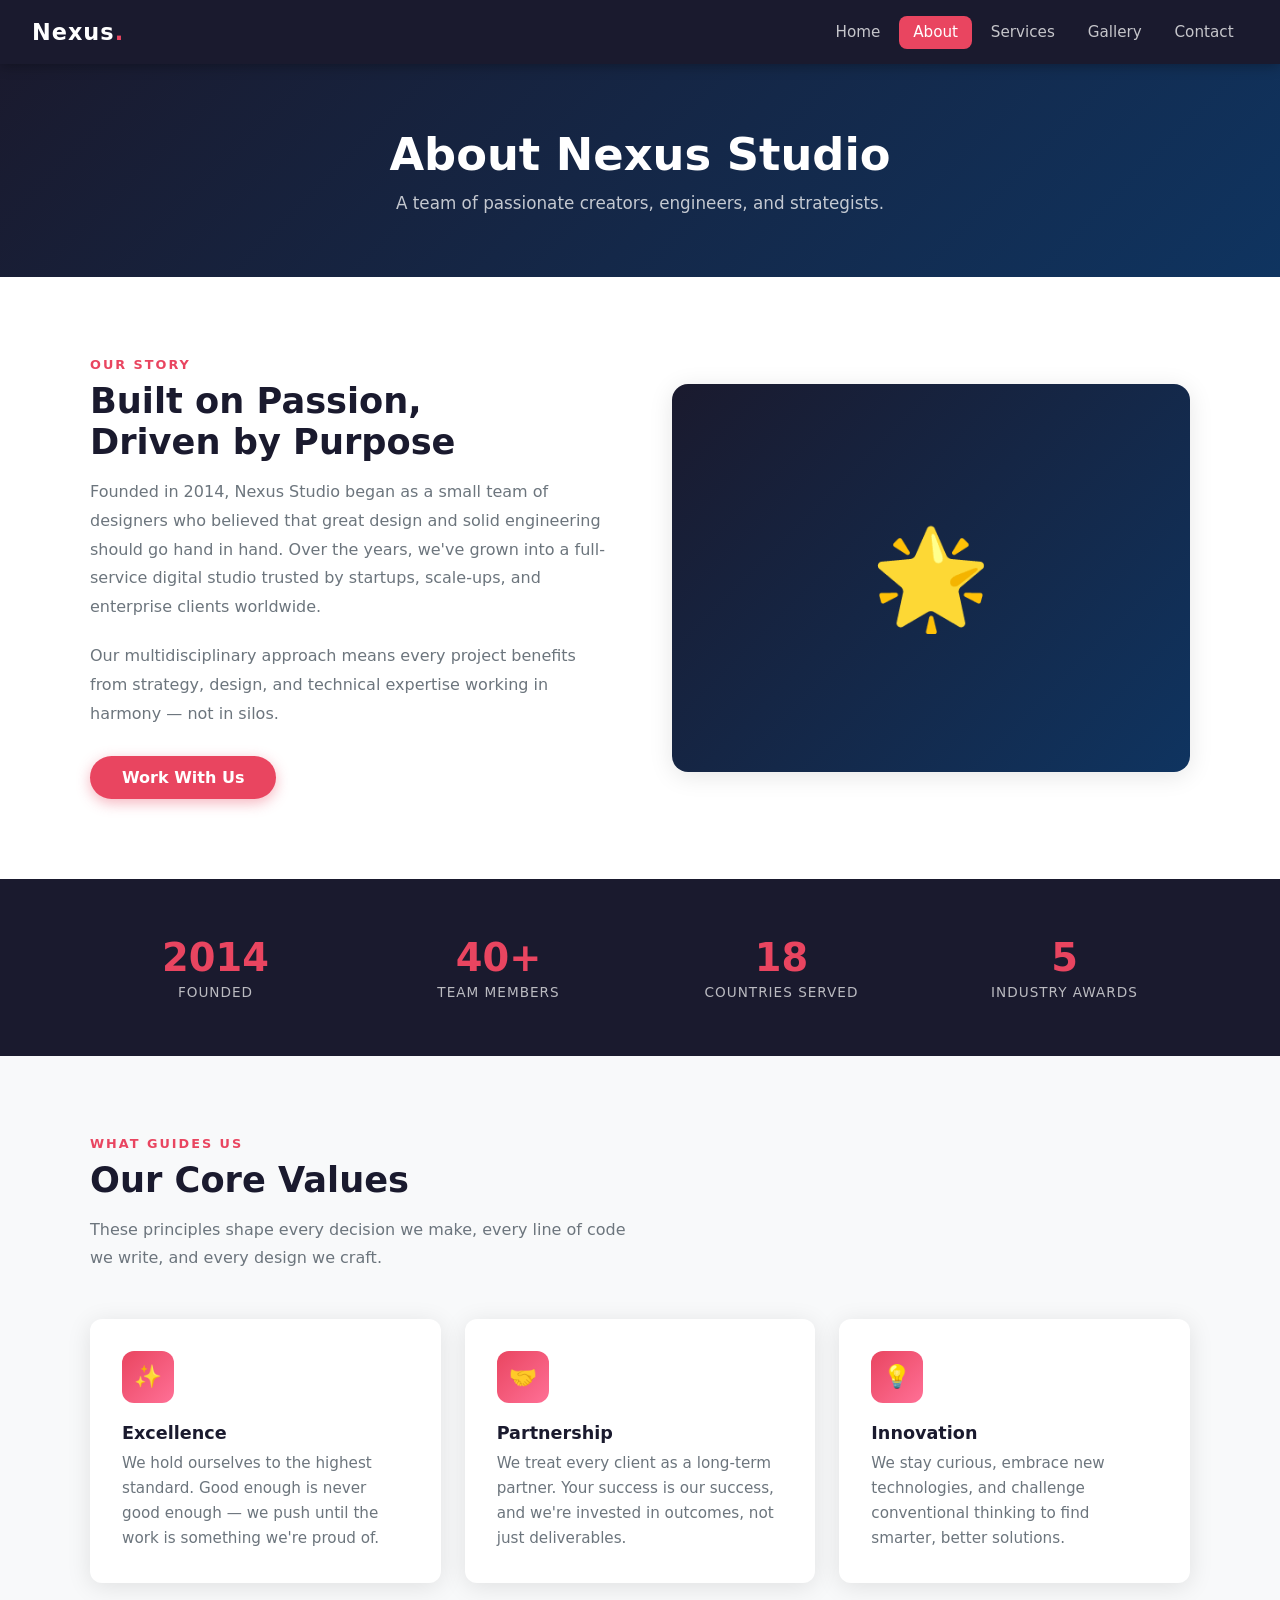
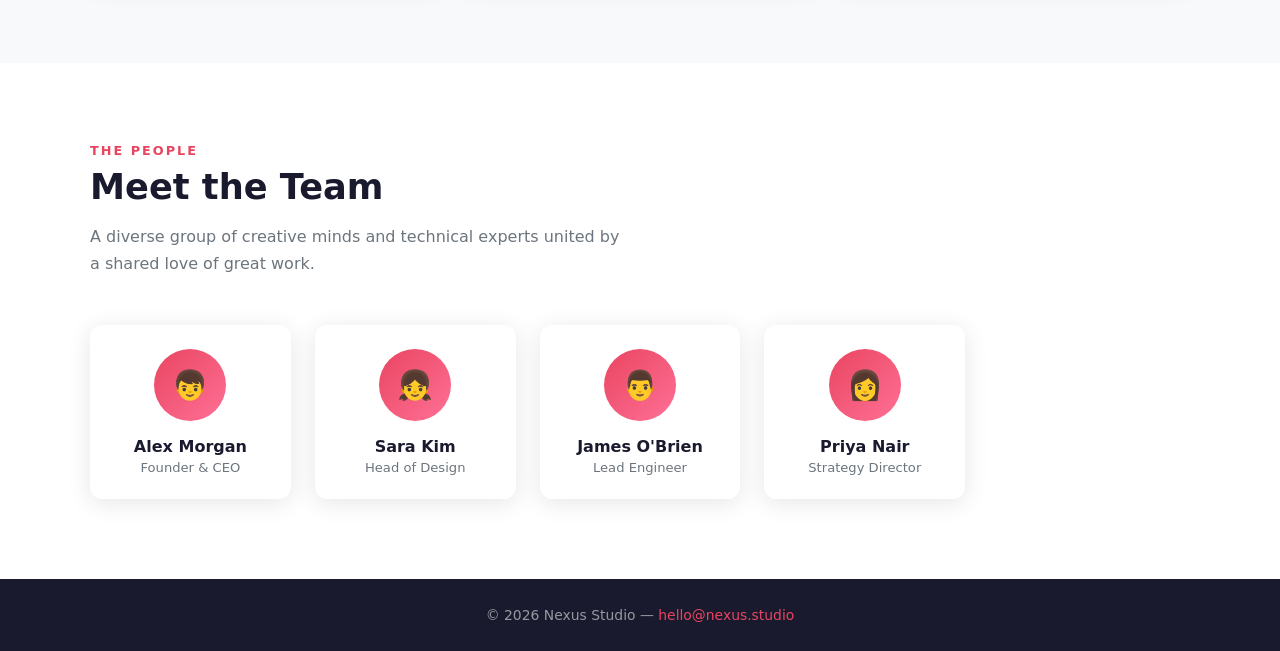
==== about.html @ 25bb8226 "Claude Remote: Create five separate HTML pages: index.html, about.html, ser" ====
<!DOCTYPE html>
<html lang="en">
<head>
  <meta charset="UTF-8">
  <meta name="viewport" content="width=device-width, initial-scale=1.0">
  <title>Nexus Studio &mdash; About</title>
  <link rel="stylesheet" href="styles.css">
</head>
<body>

<nav>
  <a href="index.html" class="logo">Nexus<span>.</span></a>
  <ul>
    <li><a href="index.html">Home</a></li>
    <li><a href="about.html" class="active">About</a></li>
    <li><a href="services.html">Services</a></li>
    <li><a href="gallery.html">Gallery</a></li>
    <li><a href="contact.html">Contact</a></li>
  </ul>
</nav>

<div class="page-header">
  <h1>About Nexus Studio</h1>
  <p>A team of passionate creators, engineers, and strategists.</p>
</div>

<section class="section section-alt">
  <div class="container">
    <div class="about-grid">
      <div>
        <div class="section-label">Our Story</div>
        <h2 class="section-title">Built on Passion,<br>Driven by Purpose</h2>
        <p style="color:#6c757d;line-height:1.8;margin-bottom:1.25rem;">
          Founded in 2014, Nexus Studio began as a small team of designers who believed that great design and solid engineering should go hand in hand. Over the years, we've grown into a full-service digital studio trusted by startups, scale-ups, and enterprise clients worldwide.
        </p>
        <p style="color:#6c757d;line-height:1.8;margin-bottom:1.75rem;">
          Our multidisciplinary approach means every project benefits from strategy, design, and technical expertise working in harmony — not in silos.
        </p>
        <a href="contact.html" class="btn">Work With Us</a>
      </div>
      <div class="about-visual">&#127775;</div>
    </div>
  </div>
</section>

<div class="stats">
  <div class="container">
    <div>
      <div class="stat-num">2014</div>
      <div class="stat-label">Founded</div>
    </div>
    <div>
      <div class="stat-num">40+</div>
      <div class="stat-label">Team Members</div>
    </div>
    <div>
      <div class="stat-num">18</div>
      <div class="stat-label">Countries Served</div>
    </div>
    <div>
      <div class="stat-num">5</div>
      <div class="stat-label">Industry Awards</div>
    </div>
  </div>
</div>

<section class="section">
  <div class="container">
    <div class="section-label">What Guides Us</div>
    <h2 class="section-title">Our Core Values</h2>
    <p class="section-sub">These principles shape every decision we make, every line of code we write, and every design we craft.</p>
    <div class="grid-3">
      <div class="card">
        <div class="card-icon">&#10024;</div>
        <h3>Excellence</h3>
        <p>We hold ourselves to the highest standard. Good enough is never good enough — we push until the work is something we're proud of.</p>
      </div>
      <div class="card">
        <div class="card-icon">&#129309;</div>
        <h3>Partnership</h3>
        <p>We treat every client as a long-term partner. Your success is our success, and we're invested in outcomes, not just deliverables.</p>
      </div>
      <div class="card">
        <div class="card-icon">&#128161;</div>
        <h3>Innovation</h3>
        <p>We stay curious, embrace new technologies, and challenge conventional thinking to find smarter, better solutions.</p>
      </div>
    </div>
  </div>
</section>

<section class="section section-alt">
  <div class="container">
    <div class="section-label">The People</div>
    <h2 class="section-title">Meet the Team</h2>
    <p class="section-sub">A diverse group of creative minds and technical experts united by a shared love of great work.</p>
    <div class="team-grid">
      <div class="team-card">
        <div class="avatar">&#128102;</div>
        <h4>Alex Morgan</h4>
        <p>Founder &amp; CEO</p>
      </div>
      <div class="team-card">
        <div class="avatar">&#128103;</div>
        <h4>Sara Kim</h4>
        <p>Head of Design</p>
      </div>
      <div class="team-card">
        <div class="avatar">&#128104;</div>
        <h4>James O'Brien</h4>
        <p>Lead Engineer</p>
      </div>
      <div class="team-card">
        <div class="avatar">&#128105;</div>
        <h4>Priya Nair</h4>
        <p>Strategy Director</p>
      </div>
    </div>
  </div>
</section>

<footer>
  &copy; 2026 Nexus Studio &mdash; <a href="contact.html">hello@nexus.studio</a>
</footer>

</body>
</html>
---- styles.css ----
*, *::before, *::after { box-sizing: border-box; margin: 0; padding: 0; }

:root {
  --primary: #1a1a2e;
  --accent: #e94560;
  --accent2: #0f3460;
  --light: #f8f9fa;
  --muted: #6c757d;
  --white: #ffffff;
  --radius: 8px;
  --shadow: 0 4px 24px rgba(0,0,0,0.10);
}

body {
  font-family: 'Segoe UI', system-ui, sans-serif;
  background: var(--light);
  color: #222;
  min-height: 100vh;
  display: flex;
  flex-direction: column;
}

/* ── Nav ── */
nav {
  background: var(--primary);
  padding: 0 2rem;
  display: flex;
  align-items: center;
  justify-content: space-between;
  height: 64px;
  position: sticky;
  top: 0;
  z-index: 100;
  box-shadow: 0 2px 12px rgba(0,0,0,0.3);
}

nav .logo {
  font-size: 1.4rem;
  font-weight: 700;
  color: var(--white);
  text-decoration: none;
  letter-spacing: 1px;
}

nav .logo span { color: var(--accent); }

nav ul {
  list-style: none;
  display: flex;
  gap: 0.25rem;
}

nav ul a {
  color: rgba(255,255,255,0.75);
  text-decoration: none;
  padding: 0.45rem 0.9rem;
  border-radius: var(--radius);
  font-size: 0.95rem;
  font-weight: 500;
  transition: background 0.2s, color 0.2s;
}

nav ul a:hover,
nav ul a.active {
  background: var(--accent);
  color: var(--white);
}

/* ── Hero ── */
.hero {
  background: linear-gradient(135deg, var(--primary) 0%, var(--accent2) 100%);
  color: var(--white);
  padding: 6rem 2rem;
  text-align: center;
}

.hero h1 {
  font-size: clamp(2rem, 5vw, 3.5rem);
  font-weight: 800;
  line-height: 1.15;
  margin-bottom: 1.25rem;
}

.hero h1 em { color: var(--accent); font-style: normal; }

.hero p {
  font-size: 1.15rem;
  max-width: 560px;
  margin: 0 auto 2rem;
  opacity: 0.85;
}

.btn {
  display: inline-block;
  background: var(--accent);
  color: var(--white);
  padding: 0.75rem 2rem;
  border-radius: 50px;
  text-decoration: none;
  font-weight: 600;
  font-size: 1rem;
  transition: transform 0.15s, box-shadow 0.15s;
  box-shadow: 0 4px 14px rgba(233,69,96,0.4);
}

.btn:hover { transform: translateY(-2px); box-shadow: 0 6px 20px rgba(233,69,96,0.5); }

.btn-outline {
  background: transparent;
  border: 2px solid var(--white);
  box-shadow: none;
  margin-left: 0.75rem;
}

.btn-outline:hover { background: var(--white); color: var(--primary); box-shadow: none; }

/* ── Sections ── */
.section { padding: 5rem 2rem; }
.section-alt { background: var(--white); }

.container { max-width: 1100px; margin: 0 auto; }

.section-label {
  font-size: 0.8rem;
  font-weight: 700;
  letter-spacing: 2px;
  text-transform: uppercase;
  color: var(--accent);
  margin-bottom: 0.5rem;
}

.section-title {
  font-size: clamp(1.6rem, 3vw, 2.2rem);
  font-weight: 800;
  margin-bottom: 1rem;
  color: var(--primary);
}

.section-sub {
  color: var(--muted);
  max-width: 540px;
  margin-bottom: 3rem;
  line-height: 1.7;
}

/* ── Cards ── */
.grid-3 { display: grid; grid-template-columns: repeat(auto-fit, minmax(280px, 1fr)); gap: 1.5rem; }
.grid-2 { display: grid; grid-template-columns: repeat(auto-fit, minmax(320px, 1fr)); gap: 1.5rem; }

.card {
  background: var(--white);
  border-radius: 12px;
  padding: 2rem;
  box-shadow: var(--shadow);
  transition: transform 0.2s, box-shadow 0.2s;
}

.card:hover { transform: translateY(-4px); box-shadow: 0 8px 32px rgba(0,0,0,0.13); }

.card-icon {
  width: 52px;
  height: 52px;
  background: linear-gradient(135deg, var(--accent), #ff7096);
  border-radius: 12px;
  display: flex;
  align-items: center;
  justify-content: center;
  font-size: 1.4rem;
  margin-bottom: 1.25rem;
}

.card h3 { font-size: 1.1rem; font-weight: 700; margin-bottom: 0.5rem; color: var(--primary); }
.card p  { color: var(--muted); line-height: 1.65; font-size: 0.95rem; }

/* ── Stats ── */
.stats {
  background: var(--primary);
  color: var(--white);
  padding: 3.5rem 2rem;
}

.stats .container {
  display: grid;
  grid-template-columns: repeat(auto-fit, minmax(140px, 1fr));
  gap: 2rem;
  text-align: center;
}

.stat-num { font-size: 2.4rem; font-weight: 800; color: var(--accent); }
.stat-label { font-size: 0.85rem; opacity: 0.7; margin-top: 0.25rem; text-transform: uppercase; letter-spacing: 1px; }

/* ── Gallery Grid ── */
.gallery-grid {
  display: grid;
  grid-template-columns: repeat(auto-fill, minmax(260px, 1fr));
  gap: 1rem;
}

.gallery-item {
  border-radius: 10px;
  overflow: hidden;
  position: relative;
  aspect-ratio: 4/3;
  cursor: pointer;
}

.gallery-item .placeholder {
  width: 100%;
  height: 100%;
  display: flex;
  flex-direction: column;
  align-items: center;
  justify-content: center;
  font-size: 2.5rem;
  font-weight: 700;
  color: rgba(255,255,255,0.9);
  transition: transform 0.3s;
}

.gallery-item:hover .placeholder { transform: scale(1.05); }

.gallery-item .overlay {
  position: absolute;
  inset: 0;
  background: rgba(0,0,0,0.45);
  display: flex;
  align-items: flex-end;
  padding: 1rem;
  opacity: 0;
  transition: opacity 0.25s;
}

.gallery-item:hover .overlay { opacity: 1; }
.overlay span { color: var(--white); font-weight: 600; font-size: 0.9rem; }

/* ── Contact Form ── */
.contact-wrap {
  display: grid;
  grid-template-columns: 1fr 1.4fr;
  gap: 3rem;
  align-items: start;
}

@media (max-width: 720px) { .contact-wrap { grid-template-columns: 1fr; } }

.contact-info h3 { font-size: 1.2rem; color: var(--primary); margin-bottom: 0.5rem; }
.contact-info p  { color: var(--muted); line-height: 1.7; margin-bottom: 1.5rem; }

.contact-detail {
  display: flex;
  align-items: center;
  gap: 0.75rem;
  margin-bottom: 1rem;
  color: var(--muted);
  font-size: 0.95rem;
}

.contact-detail .icon {
  width: 36px; height: 36px;
  background: linear-gradient(135deg, var(--accent), #ff7096);
  border-radius: 8px;
  display: flex; align-items: center; justify-content: center;
  color: var(--white); font-size: 1rem; flex-shrink: 0;
}

form { display: flex; flex-direction: column; gap: 1rem; }

.form-row { display: grid; grid-template-columns: 1fr 1fr; gap: 1rem; }
@media (max-width: 500px) { .form-row { grid-template-columns: 1fr; } }

label { font-size: 0.85rem; font-weight: 600; color: var(--primary); margin-bottom: 0.25rem; display: block; }

input, textarea, select {
  width: 100%;
  padding: 0.7rem 1rem;
  border: 1.5px solid #dde1e7;
  border-radius: var(--radius);
  font-size: 0.95rem;
  font-family: inherit;
  background: var(--white);
  color: #222;
  transition: border-color 0.2s, box-shadow 0.2s;
  outline: none;
}

input:focus, textarea:focus, select:focus {
  border-color: var(--accent);
  box-shadow: 0 0 0 3px rgba(233,69,96,0.12);
}

textarea { resize: vertical; min-height: 130px; }

/* ── About ── */
.about-grid {
  display: grid;
  grid-template-columns: 1fr 1fr;
  gap: 4rem;
  align-items: center;
}

@media (max-width: 720px) { .about-grid { grid-template-columns: 1fr; gap: 2rem; } }

.about-visual {
  border-radius: 16px;
  overflow: hidden;
  box-shadow: var(--shadow);
  background: linear-gradient(135deg, var(--primary), var(--accent2));
  aspect-ratio: 4/3;
  display: flex;
  align-items: center;
  justify-content: center;
  font-size: 6rem;
}

.team-grid { display: grid; grid-template-columns: repeat(auto-fill, minmax(200px, 1fr)); gap: 1.5rem; margin-top: 3rem; }

.team-card {
  background: var(--white);
  border-radius: 12px;
  padding: 1.5rem;
  text-align: center;
  box-shadow: var(--shadow);
  transition: transform 0.2s;
}

.team-card:hover { transform: translateY(-4px); }

.avatar {
  width: 72px; height: 72px;
  border-radius: 50%;
  background: linear-gradient(135deg, var(--accent), #ff7096);
  display: flex; align-items: center; justify-content: center;
  font-size: 1.8rem;
  margin: 0 auto 1rem;
}

.team-card h4 { font-size: 1rem; color: var(--primary); margin-bottom: 0.25rem; }
.team-card p  { font-size: 0.82rem; color: var(--muted); }

/* ── Page Header ── */
.page-header {
  background: linear-gradient(135deg, var(--primary), var(--accent2));
  color: var(--white);
  padding: 4rem 2rem;
  text-align: center;
}

.page-header h1 { font-size: clamp(1.8rem, 4vw, 2.8rem); font-weight: 800; margin-bottom: 0.75rem; }
.page-header p  { opacity: 0.75; font-size: 1.05rem; }

/* ── Pricing ── */
.price-card {
  border-radius: 14px;
  padding: 2.25rem;
  box-shadow: var(--shadow);
  background: var(--white);
  text-align: center;
  position: relative;
  transition: transform 0.2s;
}

.price-card:hover { transform: translateY(-4px); }
.price-card.featured { background: var(--primary); color: var(--white); }
.price-card.featured h3, .price-card.featured p { color: rgba(255,255,255,0.85); }

.badge {
  position: absolute;
  top: -12px; left: 50%; transform: translateX(-50%);
  background: var(--accent);
  color: var(--white);
  font-size: 0.72rem;
  font-weight: 700;
  letter-spacing: 1px;
  text-transform: uppercase;
  padding: 0.25rem 0.9rem;
  border-radius: 50px;
}

.price { font-size: 2.8rem; font-weight: 800; color: var(--accent); }
.price sup { font-size: 1.2rem; vertical-align: top; margin-top: 0.5rem; display: inline-block; }
.price sub { font-size: 1rem; color: var(--muted); font-weight: 400; }

.price-card ul { list-style: none; margin: 1.5rem 0; text-align: left; }
.price-card ul li { padding: 0.4rem 0; font-size: 0.9rem; color: var(--muted); }
.price-card.featured ul li { color: rgba(255,255,255,0.7); }
.price-card ul li::before { content: "✓  "; color: var(--accent); font-weight: 700; }

/* ── FAQ Accordion ── */
.faq-categories {
  display: flex;
  flex-wrap: wrap;
  gap: 0.5rem;
  margin-bottom: 3rem;
}

.faq-tab {
  padding: 0.45rem 1.1rem;
  border-radius: 50px;
  border: 1.5px solid #dde1e7;
  background: var(--white);
  color: var(--muted);
  font-size: 0.88rem;
  font-weight: 600;
  cursor: pointer;
  transition: all 0.2s;
  font-family: inherit;
}

.faq-tab:hover,
.faq-tab.active {
  background: var(--accent);
  border-color: var(--accent);
  color: var(--white);
}

.faq-group { margin-bottom: 3rem; }

.faq-group-title {
  font-size: 0.75rem;
  font-weight: 700;
  letter-spacing: 2px;
  text-transform: uppercase;
  color: var(--accent);
  margin-bottom: 1rem;
  padding-bottom: 0.5rem;
  border-bottom: 2px solid #f0f0f0;
}

details.faq-item {
  border: 1.5px solid #e8eaed;
  border-radius: 10px;
  margin-bottom: 0.6rem;
  background: var(--white);
  overflow: hidden;
  transition: box-shadow 0.2s;
}

details.faq-item[open] {
  box-shadow: var(--shadow);
  border-color: rgba(233,69,96,0.25);
}

details.faq-item summary {
  list-style: none;
  padding: 1.1rem 1.4rem;
  font-weight: 600;
  font-size: 0.97rem;
  color: var(--primary);
  cursor: pointer;
  display: flex;
  justify-content: space-between;
  align-items: center;
  gap: 1rem;
  user-select: none;
}

details.faq-item summary::-webkit-details-marker { display: none; }

details.faq-item summary::after {
  content: "+";
  font-size: 1.3rem;
  font-weight: 300;
  color: var(--accent);
  flex-shrink: 0;
  transition: transform 0.25s;
  line-height: 1;
}

details.faq-item[open] summary::after {
  transform: rotate(45deg);
}

.faq-answer {
  padding: 0 1.4rem 1.25rem;
  color: var(--muted);
  line-height: 1.75;
  font-size: 0.94rem;
}

.faq-answer p + p { margin-top: 0.75rem; }

.faq-answer a { color: var(--accent); text-decoration: underline; text-underline-offset: 3px; }

/* ── Pricing Toggle ── */
.pricing-toggle {
  display: flex;
  align-items: center;
  justify-content: center;
  gap: 1rem;
  margin-bottom: 3rem;
}

.toggle-label {
  font-size: 0.95rem;
  font-weight: 600;
  color: var(--muted);
  transition: color 0.2s;
}

.toggle-label.active { color: var(--primary); }

.toggle-switch {
  position: relative;
  width: 52px;
  height: 28px;
  background: var(--accent);
  border-radius: 50px;
  cursor: pointer;
  border: none;
  outline: none;
  transition: background 0.2s;
  flex-shrink: 0;
}

.toggle-switch::after {
  content: "";
  position: absolute;
  top: 3px;
  left: 3px;
  width: 22px;
  height: 22px;
  background: var(--white);
  border-radius: 50%;
  transition: transform 0.25s;
  box-shadow: 0 1px 4px rgba(0,0,0,0.2);
}

.toggle-switch.annual::after { transform: translateX(24px); }

.save-badge {
  font-size: 0.72rem;
  font-weight: 700;
  background: #d4edda;
  color: #155724;
  padding: 0.2rem 0.6rem;
  border-radius: 50px;
  letter-spacing: 0.5px;
}

/* ── Comparison Table ── */
.compare-wrap {
  overflow-x: auto;
  border-radius: 12px;
  box-shadow: var(--shadow);
}

table.compare {
  width: 100%;
  border-collapse: collapse;
  background: var(--white);
  font-size: 0.92rem;
}

table.compare th,
table.compare td {
  padding: 1rem 1.25rem;
  text-align: center;
  border-bottom: 1px solid #f0f0f0;
}

table.compare th {
  background: var(--primary);
  color: var(--white);
  font-weight: 700;
  font-size: 0.88rem;
}

table.compare th:first-child,
table.compare td:first-child {
  text-align: left;
  font-weight: 600;
  color: var(--primary);
}

table.compare th:first-child { color: rgba(255,255,255,0.7); font-weight: 500; }

table.compare tbody tr:last-child td { border-bottom: none; }

table.compare tbody tr:hover td { background: #fafafa; }

table.compare td.check { color: #28a745; font-size: 1.1rem; }
table.compare td.cross { color: #ccc; font-size: 1.1rem; }
table.compare td.featured-col { background: rgba(233,69,96,0.04); }

table.compare .section-row td {
  background: #f8f9fa;
  font-size: 0.75rem;
  font-weight: 700;
  letter-spacing: 1.5px;
  text-transform: uppercase;
  color: var(--muted);
  padding: 0.6rem 1.25rem;
}

table.compare .plan-name {
  font-size: 1rem;
  font-weight: 800;
  display: block;
  margin-bottom: 0.2rem;
}

table.compare .plan-price {
  font-size: 0.8rem;
  color: var(--accent);
  font-weight: 600;
}

/* ── Testimonial ── */
.testimonial-grid {
  display: grid;
  grid-template-columns: repeat(auto-fit, minmax(280px, 1fr));
  gap: 1.5rem;
}

.testimonial-card {
  background: var(--white);
  border-radius: 12px;
  padding: 1.75rem;
  box-shadow: var(--shadow);
  position: relative;
}

.testimonial-card::before {
  content: "\201C";
  font-size: 4rem;
  color: var(--accent);
  opacity: 0.2;
  position: absolute;
  top: 0.5rem;
  left: 1.25rem;
  line-height: 1;
  font-family: Georgia, serif;
}

.testimonial-card p {
  color: var(--muted);
  line-height: 1.7;
  font-size: 0.94rem;
  margin-bottom: 1.25rem;
}

.testimonial-author {
  display: flex;
  align-items: center;
  gap: 0.75rem;
}

.testimonial-author .avatar-sm {
  width: 40px; height: 40px;
  border-radius: 50%;
  background: linear-gradient(135deg, var(--accent), #ff7096);
  display: flex; align-items: center; justify-content: center;
  font-size: 1.1rem;
  flex-shrink: 0;
}

.testimonial-author strong { font-size: 0.9rem; color: var(--primary); display: block; }
.testimonial-author span   { font-size: 0.78rem; color: var(--muted); }

/* ── CTA Banner ── */
.cta-banner {
  background: linear-gradient(135deg, var(--accent), #c0392b);
  color: var(--white);
  padding: 4rem 2rem;
  text-align: center;
}

.cta-banner h2 { font-size: clamp(1.5rem, 3vw, 2rem); font-weight: 800; margin-bottom: 0.75rem; }
.cta-banner p  { opacity: 0.85; margin-bottom: 2rem; font-size: 1.05rem; }

.btn-white {
  background: var(--white);
  color: var(--accent);
  box-shadow: 0 4px 14px rgba(0,0,0,0.15);
}

.btn-white:hover { box-shadow: 0 6px 20px rgba(0,0,0,0.2); }

/* ── Footer ── */
footer {
  background: var(--primary);
  color: rgba(255,255,255,0.55);
  text-align: center;
  padding: 1.75rem 2rem;
  font-size: 0.87rem;
  margin-top: auto;
}

footer a { color: var(--accent); text-decoration: none; }
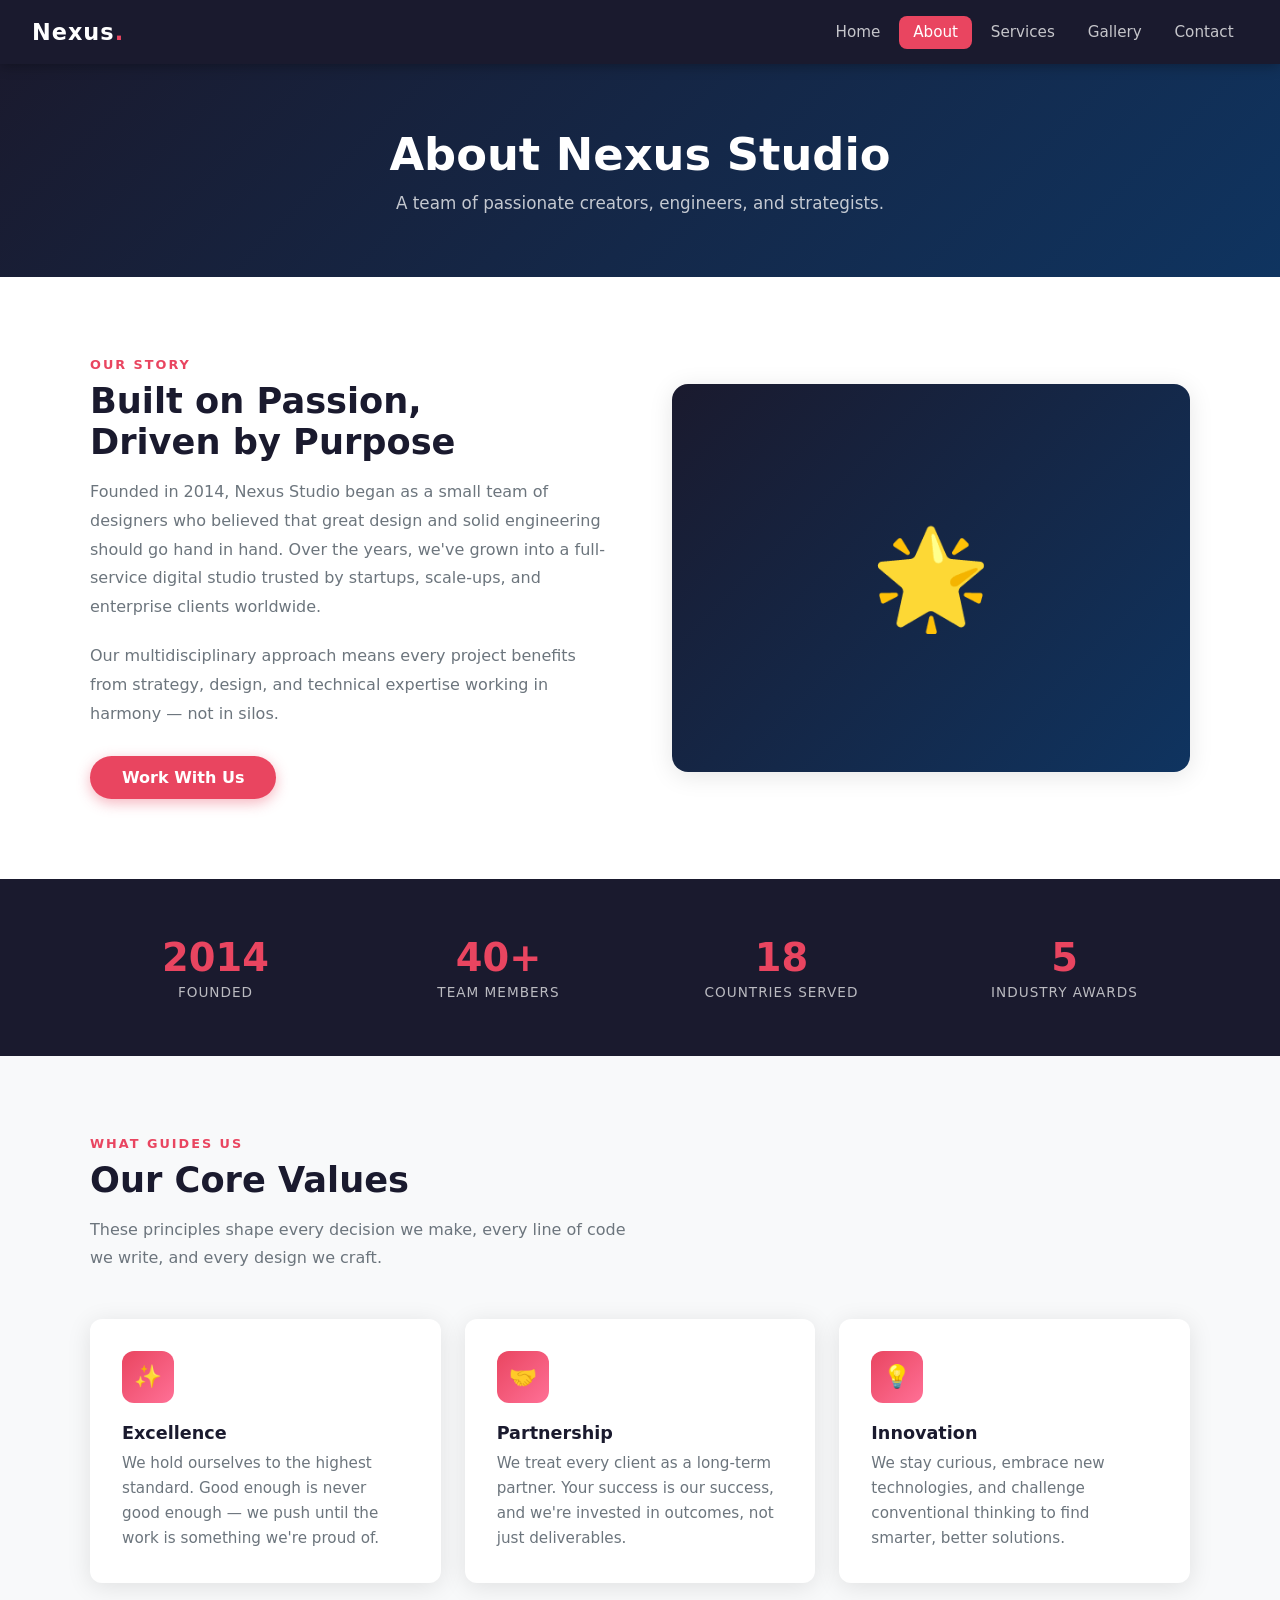
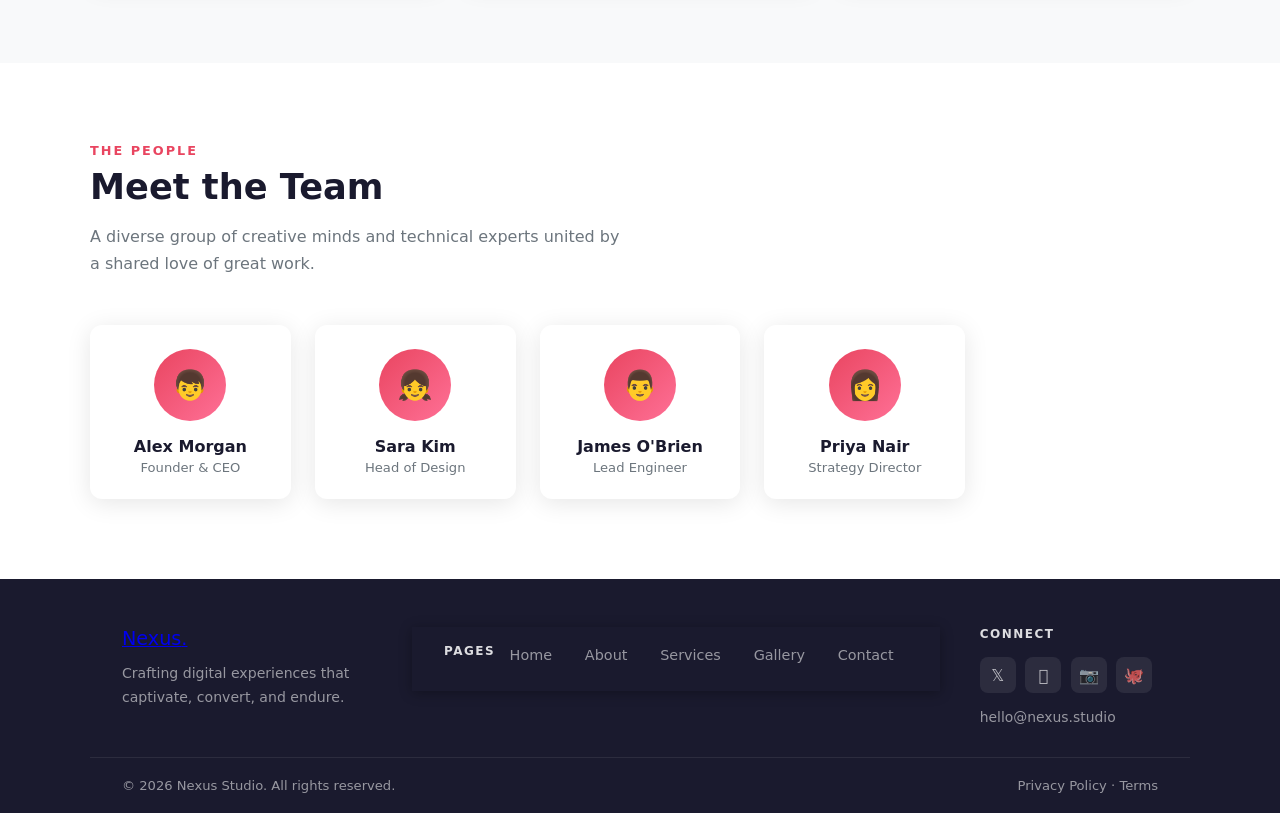
==== commit 7e1a07a6: "Claude Remote: Review every page in this project and add a consistent foote" ====
--- a/about.html
+++ b/about.html
@@ -120,7 +120,36 @@
 </section>
 
 <footer>
-  &copy; 2026 Nexus Studio &mdash; <a href="contact.html">hello@nexus.studio</a>
+  <div class="footer-inner">
+    <div class="footer-brand">
+      <a href="index.html" class="logo" style="font-size:1.2rem;">Nexus<span>.</span></a>
+      <p>Crafting digital experiences that<br>captivate, convert, and endure.</p>
+    </div>
+    <nav class="footer-nav">
+      <h4>Pages</h4>
+      <ul>
+        <li><a href="index.html">Home</a></li>
+        <li><a href="about.html">About</a></li>
+        <li><a href="services.html">Services</a></li>
+        <li><a href="gallery.html">Gallery</a></li>
+        <li><a href="contact.html">Contact</a></li>
+      </ul>
+    </nav>
+    <div class="footer-social">
+      <h4>Connect</h4>
+      <div class="social-links">
+        <a href="#" class="social-link" aria-label="Twitter">&#120143;</a>
+        <a href="#" class="social-link" aria-label="LinkedIn">&#120145;</a>
+        <a href="#" class="social-link" aria-label="Instagram">&#128247;</a>
+        <a href="#" class="social-link" aria-label="GitHub">&#128025;</a>
+      </div>
+      <p class="footer-contact"><a href="mailto:hello@nexus.studio">hello@nexus.studio</a></p>
+    </div>
+  </div>
+  <div class="footer-bottom">
+    <span>&copy; 2026 Nexus Studio. All rights reserved.</span>
+    <span><a href="#">Privacy Policy</a> &middot; <a href="#">Terms</a></span>
+  </div>
 </footer>
 
 </body>
--- a/styles.css
+++ b/styles.css
@@ -680,10 +680,76 @@
 footer {
   background: var(--primary);
   color: rgba(255,255,255,0.55);
-  text-align: center;
-  padding: 1.75rem 2rem;
   font-size: 0.87rem;
   margin-top: auto;
 }
 
-footer a { color: var(--accent); text-decoration: none; }
+.footer-inner {
+  max-width: 1100px;
+  margin: 0 auto;
+  padding: 3rem 2rem 2rem;
+  display: grid;
+  grid-template-columns: 1.4fr 1fr 1fr;
+  gap: 2.5rem;
+}
+
+@media (max-width: 720px) {
+  .footer-inner { grid-template-columns: 1fr; gap: 2rem; }
+}
+
+.footer-brand .logo { display: inline-block; margin-bottom: 0.75rem; }
+.footer-brand p { line-height: 1.7; font-size: 0.88rem; }
+
+.footer-nav h4,
+.footer-social h4 {
+  font-size: 0.75rem;
+  font-weight: 700;
+  letter-spacing: 1.5px;
+  text-transform: uppercase;
+  color: rgba(255,255,255,0.85);
+  margin-bottom: 1rem;
+}
+
+.footer-nav ul { list-style: none; }
+.footer-nav ul li { margin-bottom: 0.5rem; }
+.footer-nav ul a {
+  color: rgba(255,255,255,0.55);
+  text-decoration: none;
+  font-size: 0.9rem;
+  transition: color 0.2s;
+}
+.footer-nav ul a:hover { color: var(--accent); }
+
+.social-links { display: flex; gap: 0.6rem; margin-bottom: 1rem; flex-wrap: wrap; }
+
+.social-link {
+  width: 36px; height: 36px;
+  border-radius: 8px;
+  background: rgba(255,255,255,0.08);
+  display: flex; align-items: center; justify-content: center;
+  color: rgba(255,255,255,0.7);
+  text-decoration: none;
+  font-size: 1rem;
+  transition: background 0.2s, color 0.2s;
+}
+.social-link:hover { background: var(--accent); color: var(--white); }
+
+.footer-contact { margin-top: 0.25rem; }
+.footer-contact a { color: rgba(255,255,255,0.55); text-decoration: none; transition: color 0.2s; }
+.footer-contact a:hover { color: var(--accent); }
+
+.footer-bottom {
+  border-top: 1px solid rgba(255,255,255,0.08);
+  max-width: 1100px;
+  margin: 0 auto;
+  padding: 1.25rem 2rem;
+  display: flex;
+  justify-content: space-between;
+  align-items: center;
+  flex-wrap: wrap;
+  gap: 0.5rem;
+  font-size: 0.82rem;
+}
+
+.footer-bottom a { color: rgba(255,255,255,0.55); text-decoration: none; transition: color 0.2s; }
+.footer-bottom a:hover { color: var(--accent); }
